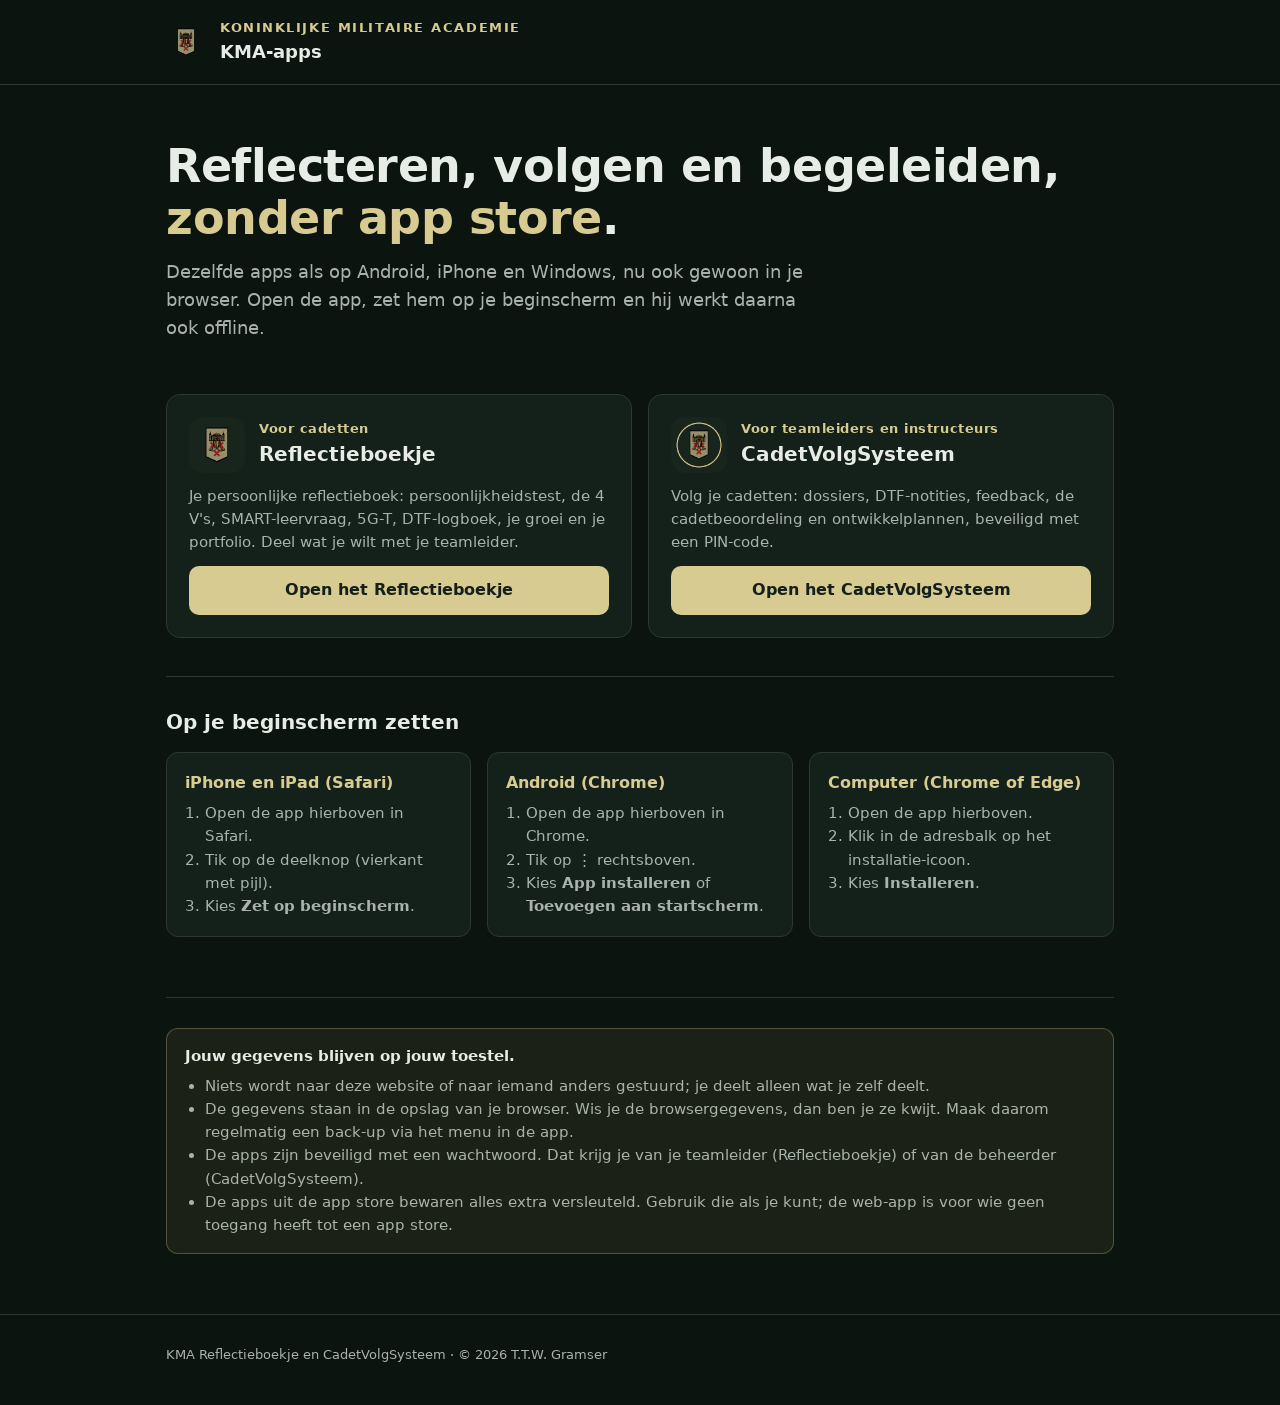
==== index.html @ f27a5453 "Versie 4.3: hoofdstuk Fitheid & stress (PSS-14), Verdana, sterkere versleuteling" ====
<!doctype html>
<html lang="nl">
<head>
<meta charset="utf-8">
<meta name="viewport" content="width=device-width, initial-scale=1">
<title>KMA-apps</title>
<meta name="description" content="Het Reflectieboekje voor cadetten en het CadetVolgSysteem voor teamleiders en instructeurs van de KMA, als web-app.">
<meta name="theme-color" content="#0c140f">
<link rel="icon" href="assets/reflectieboekje.png">
<link rel="stylesheet" href="assets/fonts/fonts.css">
<style>
  :root { --bg: #0c140f; --panel: #14211a; --line: #2a3a30; --gold: #d8cb92; --text: #e8ece6; --muted: #a9b3ab; --red: #c8283a; }
  * { box-sizing: border-box; }
  body { margin: 0; background: var(--bg); color: var(--text); font: 16px/1.55 "KMA Tekst", "Segoe UI", system-ui, sans-serif; }
  .wrap { max-width: 980px; margin: 0 auto; padding: 0 16px; }
  header { border-bottom: 1px solid var(--line); }
  header .wrap { display: flex; align-items: center; gap: 14px; padding-top: 18px; padding-bottom: 18px; }
  header img { width: 40px; height: 40px; }
  header b { display: block; font-size: 13px; letter-spacing: .12em; color: var(--gold); text-transform: uppercase; }
  header span { font-size: 18px; font-weight: 600; }
  .hero { padding: 56px 0 28px; }
  h1 { font-family: "KMA Tekst", sans-serif; font-size: clamp(30px, 5vw, 46px); line-height: 1.12; margin: 0 0 14px; letter-spacing: -.01em; }
  h1 em { font-style: normal; color: var(--gold); }
  .lead { color: var(--muted); font-size: 18px; max-width: 640px; margin: 0; }
  .apps { display: grid; grid-template-columns: repeat(auto-fit, minmax(280px, 1fr)); gap: 16px; padding: 24px 0 8px; }
  .app { background: var(--panel); border: 1px solid var(--line); border-radius: 14px; padding: 22px; display: flex; flex-direction: column; gap: 12px; }
  .app .top { display: flex; gap: 14px; align-items: center; }
  .app img { width: 56px; height: 56px; border-radius: 14px; }
  .app h2 { margin: 0; font-size: 20px; }
  .app .who { color: var(--gold); font-size: 13px; font-weight: 600; letter-spacing: .04em; }
  .app p { margin: 0; color: var(--muted); font-size: 15px; }
  .btn { display: inline-flex; align-items: center; justify-content: center; gap: 8px; margin-top: auto; padding: 12px 18px; border-radius: 10px; background: var(--gold); color: #14211a; font-weight: 700; text-decoration: none; }
  .btn:hover { filter: brightness(1.07); }
  section { padding: 30px 0; border-top: 1px solid var(--line); margin-top: 30px; }
  h3 { font-size: 20px; margin: 0 0 14px; }
  .steps { display: grid; grid-template-columns: repeat(auto-fit, minmax(260px, 1fr)); gap: 16px; }
  .step { background: var(--panel); border: 1px solid var(--line); border-radius: 12px; padding: 18px; }
  .step strong { color: var(--gold); display: block; margin-bottom: 6px; }
  .step ol { margin: 0; padding-left: 20px; color: var(--muted); font-size: 15px; }
  .note { background: rgba(216,203,146,.07); border: 1px solid rgba(216,203,146,.3); border-radius: 12px; padding: 16px 18px; color: var(--text); font-size: 15px; }
  .note ul { margin: 6px 0 0; padding-left: 20px; color: var(--muted); }
  footer { color: var(--muted); font-size: 13px; padding: 30px 0 40px; border-top: 1px solid var(--line); margin-top: 30px; }
</style>
</head>
<body>
<header><div class="wrap"><img src="assets/kma-embleem.svg" alt=""><div><b>Koninklijke Militaire Academie</b><span>KMA-apps</span></div></div></header>
<main class="wrap">
  <div class="hero">
    <h1>Reflecteren, volgen en begeleiden, <em>zonder app store</em>.</h1>
    <p class="lead">Dezelfde apps als op Android, iPhone en Windows, nu ook gewoon in je browser. Open de app, zet hem op je beginscherm en hij werkt daarna ook offline.</p>
  </div>
  <div class="apps">
    <div class="app">
      <div class="top"><img src="assets/reflectieboekje.png" alt=""><div><div class="who">Voor cadetten</div><h2>Reflectieboekje</h2></div></div>
      <p>Je persoonlijke reflectieboek: persoonlijkheidstest, de 4 V's, SMART-leervraag, 5G-T, DTF-logboek, je groei en je portfolio. Deel wat je wilt met je teamleider.</p>
      <a class="btn" href="reflectieboekje/">Open het Reflectieboekje</a>
    </div>
    <div class="app">
      <div class="top"><img src="assets/cadetvolgsysteem.png" alt=""><div><div class="who">Voor teamleiders en instructeurs</div><h2>CadetVolgSysteem</h2></div></div>
      <p>Volg je cadetten: dossiers, DTF-notities, feedback, de cadetbeoordeling en ontwikkelplannen, beveiligd met een PIN-code.</p>
      <a class="btn" href="cadetvolgsysteem/volgsysteem.html">Open het CadetVolgSysteem</a>
    </div>
  </div>
  <section>
    <h3>Op je beginscherm zetten</h3>
    <div class="steps">
      <div class="step"><strong>iPhone en iPad (Safari)</strong><ol><li>Open de app hierboven in Safari.</li><li>Tik op de deelknop (vierkant met pijl).</li><li>Kies <b>Zet op beginscherm</b>.</li></ol></div>
      <div class="step"><strong>Android (Chrome)</strong><ol><li>Open de app hierboven in Chrome.</li><li>Tik op ⋮ rechtsboven.</li><li>Kies <b>App installeren</b> of <b>Toevoegen aan startscherm</b>.</li></ol></div>
      <div class="step"><strong>Computer (Chrome of Edge)</strong><ol><li>Open de app hierboven.</li><li>Klik in de adresbalk op het installatie-icoon.</li><li>Kies <b>Installeren</b>.</li></ol></div>
    </div>
  </section>
  <section>
    <div class="note"><strong>Jouw gegevens blijven op jouw toestel.</strong>
      <ul>
        <li>Niets wordt naar deze website of naar iemand anders gestuurd; je deelt alleen wat je zelf deelt.</li>
        <li>De gegevens staan in de opslag van je browser. Wis je de browsergegevens, dan ben je ze kwijt. Maak daarom regelmatig een back-up via het menu in de app.</li>
        <li>De apps zijn beveiligd met een wachtwoord. Dat krijg je van je teamleider (Reflectieboekje) of van de beheerder (CadetVolgSysteem).</li>
        <li>De apps uit de app store bewaren alles extra versleuteld. Gebruik die als je kunt; de web-app is voor wie geen toegang heeft tot een app store.</li>
      </ul></div>
  </section>
</main>
<footer><div class="wrap">KMA Reflectieboekje en CadetVolgSysteem · © 2026 T.T.W. Gramser</div></footer>
</body>
</html>
---- assets/fonts/fonts.css ----
/* Lettertype: Verdana, de standaardletter van de Rijksoverheid en Defensie in Office-documenten.
   Staat Verdana niet op het toestel (Android), dan wordt DejaVu Sans gebruikt: vrij te gebruiken
   (Bitstream Vera-licentie, zie LICENSE-DejaVu.txt) en vrijwel even breed en open als Verdana. */
@font-face {
  font-family: 'KMA Tekst';
  src: local('Verdana'), url('DejaVuSans.ttf') format('truetype');
  font-weight: 100 549;
  font-style: normal;
  font-display: swap;
}
@font-face {
  font-family: 'KMA Tekst';
  src: local('Verdana Bold'), local('Verdana-Bold'), url('DejaVuSans-Bold.ttf') format('truetype');
  font-weight: 550 1000;
  font-style: normal;
  font-display: swap;
}
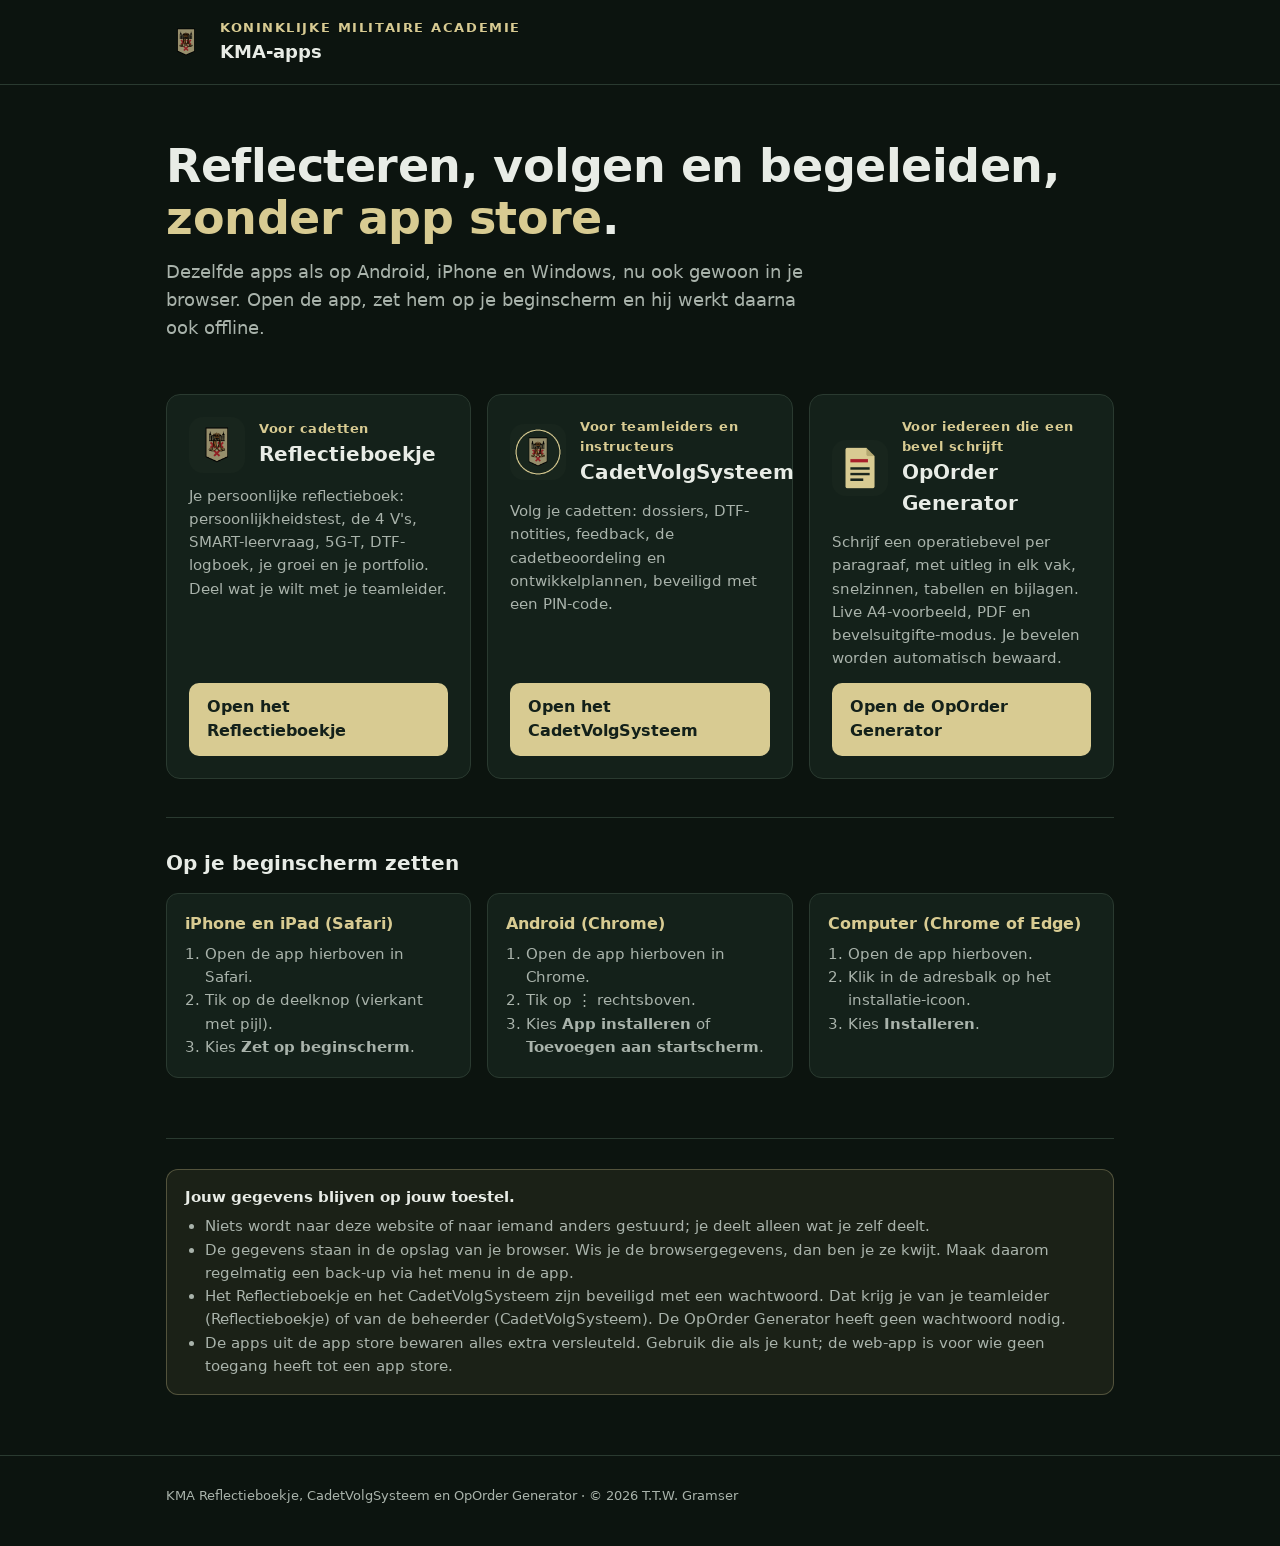
==== commit 7b1a6a3b: "OpOrder Generator als web-app toegevoegd Nieuwe map oporder/ (offline web-app, start met een leeg be" ====
--- a/index.html
+++ b/index.html
@@ -4,7 +4,7 @@
 <meta charset="utf-8">
 <meta name="viewport" content="width=device-width, initial-scale=1">
 <title>KMA-apps</title>
-<meta name="description" content="Het Reflectieboekje voor cadetten en het CadetVolgSysteem voor teamleiders en instructeurs van de KMA, als web-app.">
+<meta name="description" content="Het Reflectieboekje voor cadetten, het CadetVolgSysteem voor teamleiders en instructeurs en de OpOrder Generator van de KMA, als web-app.">
 <meta name="theme-color" content="#0c140f">
 <link rel="icon" href="assets/reflectieboekje.png">
 <link rel="stylesheet" href="assets/fonts/fonts.css">
@@ -60,6 +60,11 @@
       <p>Volg je cadetten: dossiers, DTF-notities, feedback, de cadetbeoordeling en ontwikkelplannen, beveiligd met een PIN-code.</p>
       <a class="btn" href="cadetvolgsysteem/volgsysteem.html">Open het CadetVolgSysteem</a>
     </div>
+    <div class="app">
+      <div class="top"><img src="assets/oporder.png" alt=""><div><div class="who">Voor iedereen die een bevel schrijft</div><h2>OpOrder Generator</h2></div></div>
+      <p>Schrijf een operatiebevel per paragraaf, met uitleg in elk vak, snelzinnen, tabellen en bijlagen. Live A4-voorbeeld, PDF en bevelsuitgifte-modus. Je bevelen worden automatisch bewaard.</p>
+      <a class="btn" href="oporder/">Open de OpOrder Generator</a>
+    </div>
   </div>
   <section>
     <h3>Op je beginscherm zetten</h3>
@@ -74,11 +79,11 @@
       <ul>
         <li>Niets wordt naar deze website of naar iemand anders gestuurd; je deelt alleen wat je zelf deelt.</li>
         <li>De gegevens staan in de opslag van je browser. Wis je de browsergegevens, dan ben je ze kwijt. Maak daarom regelmatig een back-up via het menu in de app.</li>
-        <li>De apps zijn beveiligd met een wachtwoord. Dat krijg je van je teamleider (Reflectieboekje) of van de beheerder (CadetVolgSysteem).</li>
+        <li>Het Reflectieboekje en het CadetVolgSysteem zijn beveiligd met een wachtwoord. Dat krijg je van je teamleider (Reflectieboekje) of van de beheerder (CadetVolgSysteem). De OpOrder Generator heeft geen wachtwoord nodig.</li>
         <li>De apps uit de app store bewaren alles extra versleuteld. Gebruik die als je kunt; de web-app is voor wie geen toegang heeft tot een app store.</li>
       </ul></div>
   </section>
 </main>
-<footer><div class="wrap">KMA Reflectieboekje en CadetVolgSysteem · © 2026 T.T.W. Gramser</div></footer>
+<footer><div class="wrap">KMA Reflectieboekje, CadetVolgSysteem en OpOrder Generator · © 2026 T.T.W. Gramser</div></footer>
 </body>
 </html>
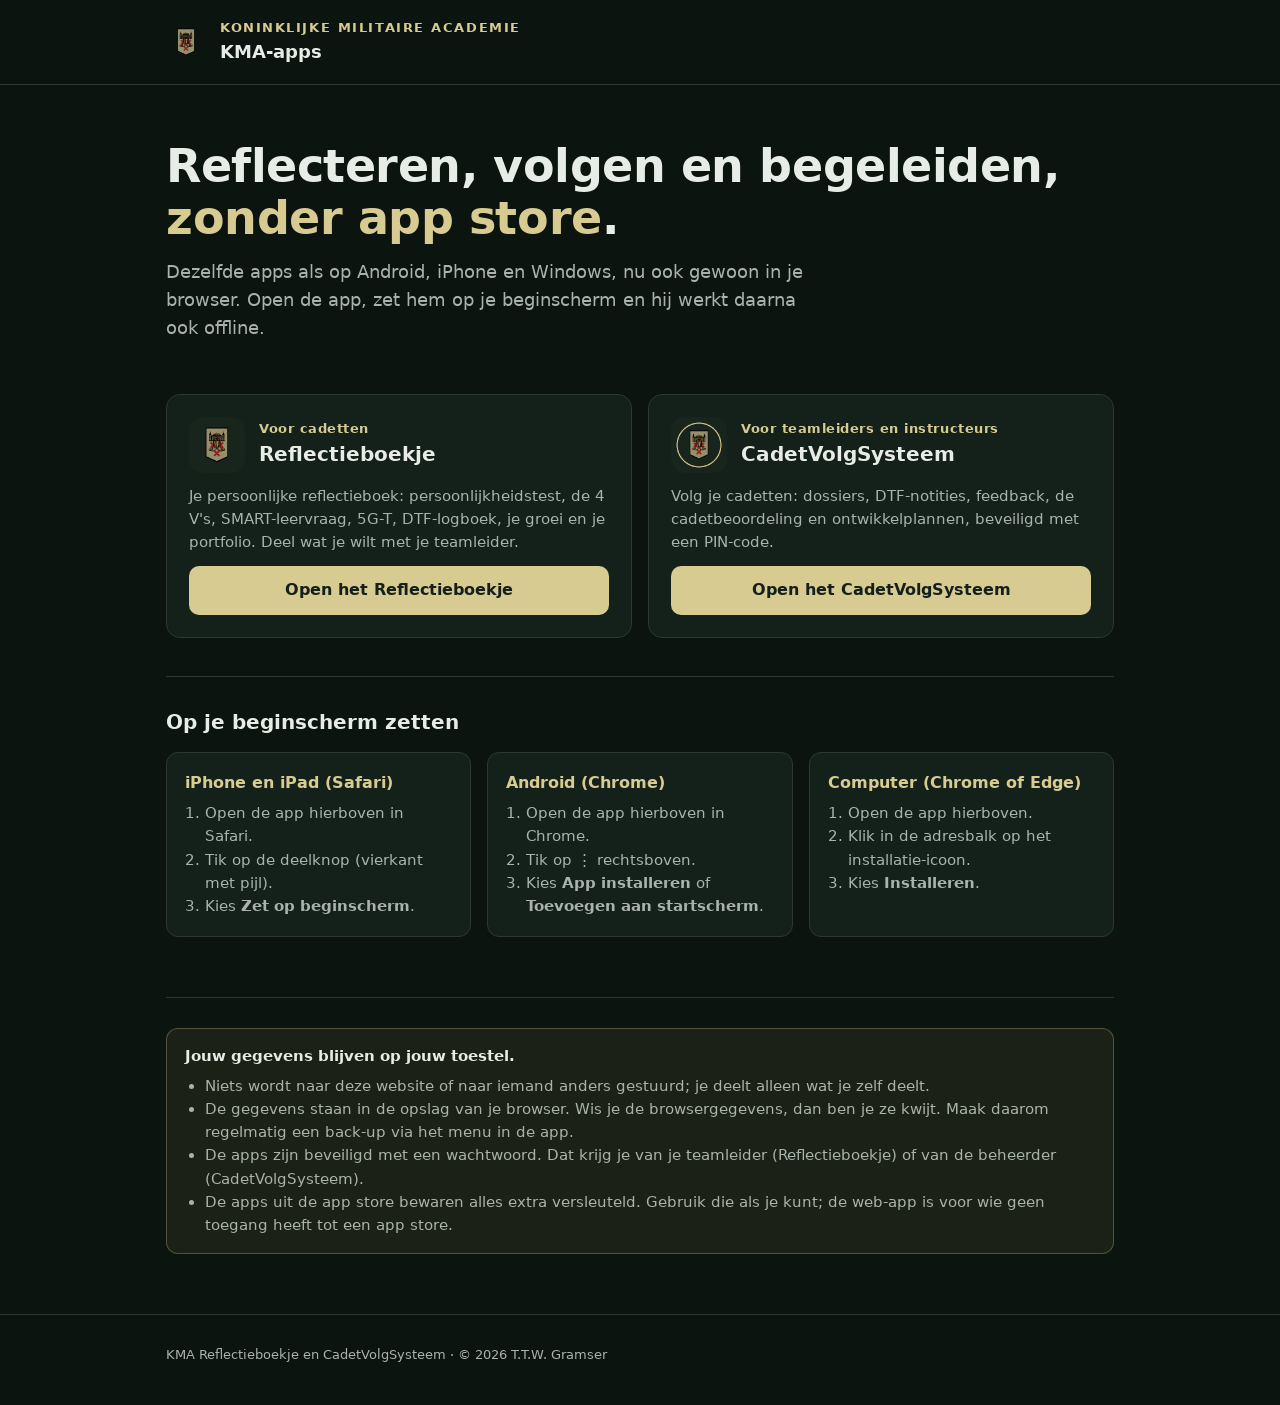
==== commit ad0ec57d: "Versie 4.4.1: hoofdstuksymbolen, lege schermen, kleurbetekenis, PDF in huisstijl" ====
--- a/index.html
+++ b/index.html
@@ -4,7 +4,7 @@
 <meta charset="utf-8">
 <meta name="viewport" content="width=device-width, initial-scale=1">
 <title>KMA-apps</title>
-<meta name="description" content="Het Reflectieboekje voor cadetten, het CadetVolgSysteem voor teamleiders en instructeurs en de OpOrder Generator van de KMA, als web-app.">
+<meta name="description" content="Het Reflectieboekje voor cadetten en het CadetVolgSysteem voor teamleiders en instructeurs van de KMA, als web-app.">
 <meta name="theme-color" content="#0c140f">
 <link rel="icon" href="assets/reflectieboekje.png">
 <link rel="stylesheet" href="assets/fonts/fonts.css">
@@ -60,11 +60,6 @@
       <p>Volg je cadetten: dossiers, DTF-notities, feedback, de cadetbeoordeling en ontwikkelplannen, beveiligd met een PIN-code.</p>
       <a class="btn" href="cadetvolgsysteem/volgsysteem.html">Open het CadetVolgSysteem</a>
     </div>
-    <div class="app">
-      <div class="top"><img src="assets/oporder.png" alt=""><div><div class="who">Voor iedereen die een bevel schrijft</div><h2>OpOrder Generator</h2></div></div>
-      <p>Schrijf een operatiebevel per paragraaf, met uitleg in elk vak, snelzinnen, tabellen en bijlagen. Live A4-voorbeeld, PDF en bevelsuitgifte-modus. Je bevelen worden automatisch bewaard.</p>
-      <a class="btn" href="oporder/">Open de OpOrder Generator</a>
-    </div>
   </div>
   <section>
     <h3>Op je beginscherm zetten</h3>
@@ -79,11 +74,11 @@
       <ul>
         <li>Niets wordt naar deze website of naar iemand anders gestuurd; je deelt alleen wat je zelf deelt.</li>
         <li>De gegevens staan in de opslag van je browser. Wis je de browsergegevens, dan ben je ze kwijt. Maak daarom regelmatig een back-up via het menu in de app.</li>
-        <li>Het Reflectieboekje en het CadetVolgSysteem zijn beveiligd met een wachtwoord. Dat krijg je van je teamleider (Reflectieboekje) of van de beheerder (CadetVolgSysteem). De OpOrder Generator heeft geen wachtwoord nodig.</li>
+        <li>De apps zijn beveiligd met een wachtwoord. Dat krijg je van je teamleider (Reflectieboekje) of van de beheerder (CadetVolgSysteem).</li>
         <li>De apps uit de app store bewaren alles extra versleuteld. Gebruik die als je kunt; de web-app is voor wie geen toegang heeft tot een app store.</li>
       </ul></div>
   </section>
 </main>
-<footer><div class="wrap">KMA Reflectieboekje, CadetVolgSysteem en OpOrder Generator · © 2026 T.T.W. Gramser</div></footer>
+<footer><div class="wrap">KMA Reflectieboekje en CadetVolgSysteem · © 2026 T.T.W. Gramser</div></footer>
 </body>
 </html>
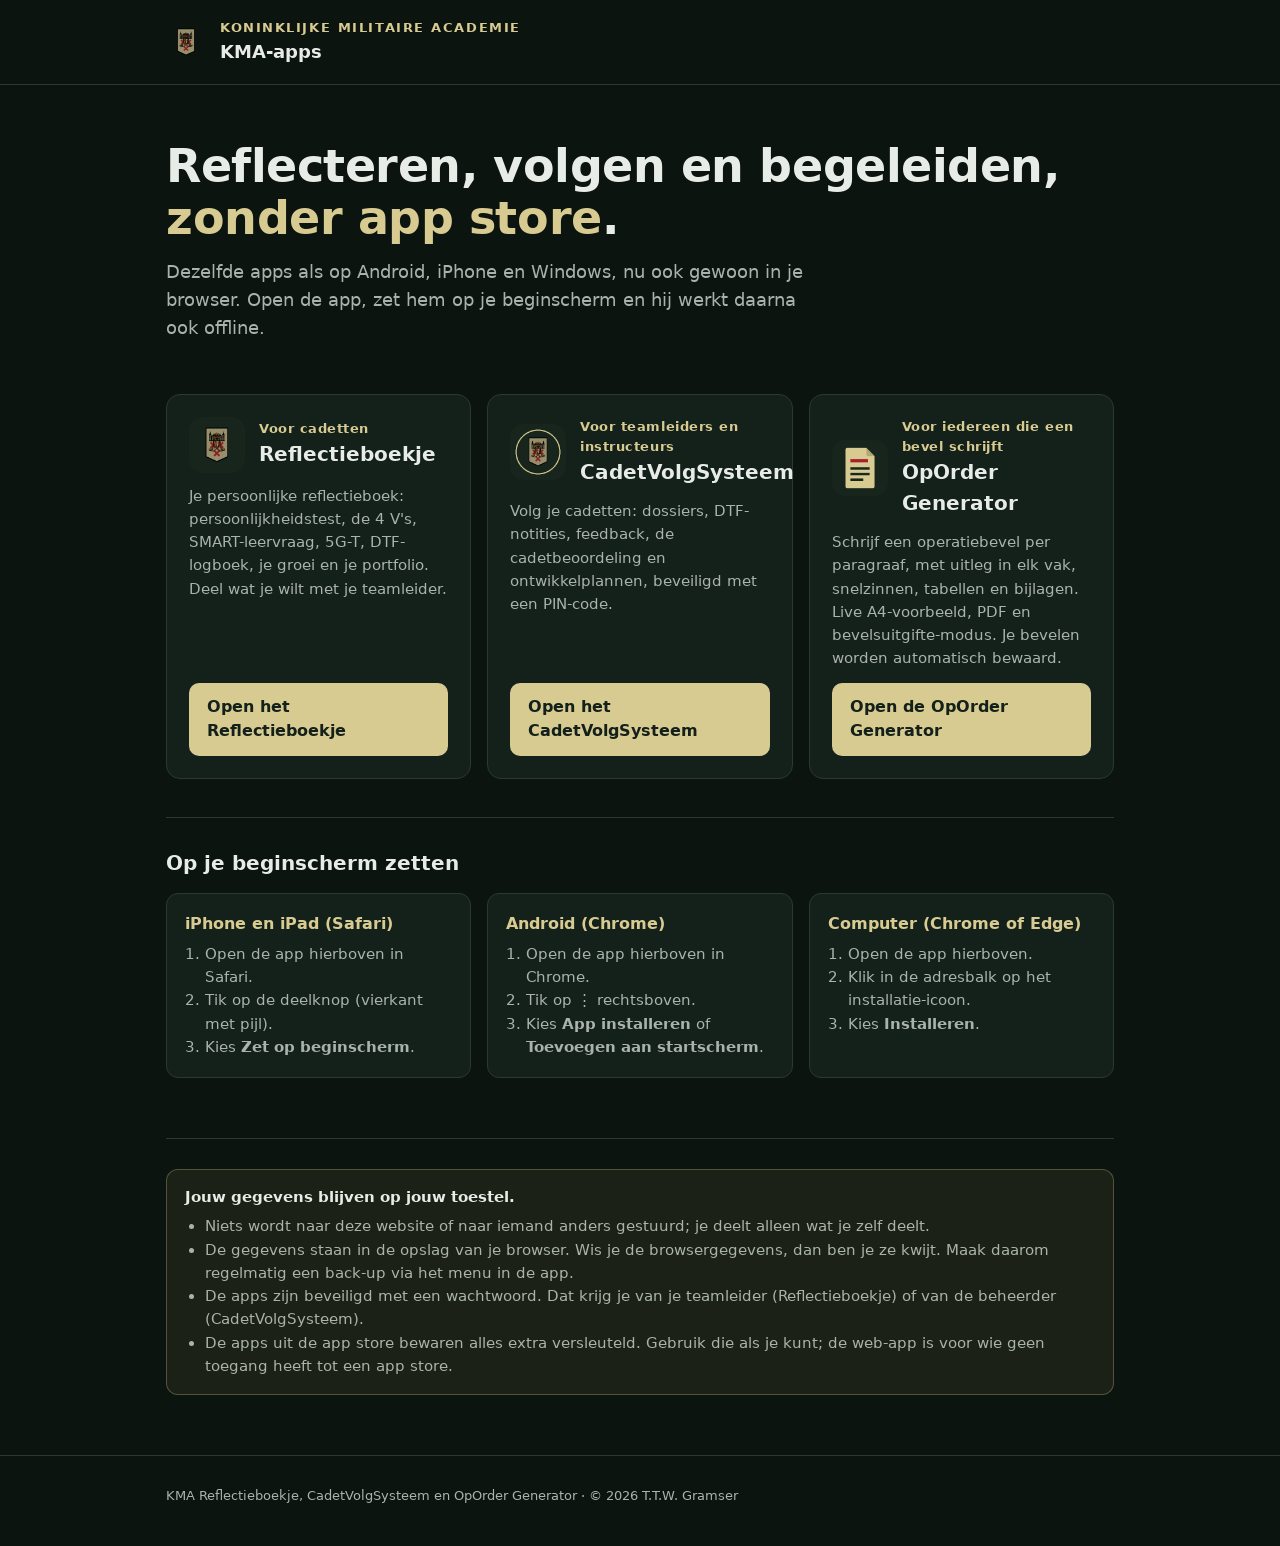
==== commit 0f2e8c39: "OpOrder Generator terug op de startpagina" ====
--- a/index.html
+++ b/index.html
@@ -4,7 +4,7 @@
 <meta charset="utf-8">
 <meta name="viewport" content="width=device-width, initial-scale=1">
 <title>KMA-apps</title>
-<meta name="description" content="Het Reflectieboekje voor cadetten en het CadetVolgSysteem voor teamleiders en instructeurs van de KMA, als web-app.">
+<meta name="description" content="Het Reflectieboekje voor cadetten, het CadetVolgSysteem voor teamleiders en instructeurs en de OpOrder Generator van de KMA, als web-app.">
 <meta name="theme-color" content="#0c140f">
 <link rel="icon" href="assets/reflectieboekje.png">
 <link rel="stylesheet" href="assets/fonts/fonts.css">
@@ -60,6 +60,11 @@
       <p>Volg je cadetten: dossiers, DTF-notities, feedback, de cadetbeoordeling en ontwikkelplannen, beveiligd met een PIN-code.</p>
       <a class="btn" href="cadetvolgsysteem/volgsysteem.html">Open het CadetVolgSysteem</a>
     </div>
+    <div class="app">
+      <div class="top"><img src="assets/oporder.png" alt=""><div><div class="who">Voor iedereen die een bevel schrijft</div><h2>OpOrder Generator</h2></div></div>
+      <p>Schrijf een operatiebevel per paragraaf, met uitleg in elk vak, snelzinnen, tabellen en bijlagen. Live A4-voorbeeld, PDF en bevelsuitgifte-modus. Je bevelen worden automatisch bewaard.</p>
+      <a class="btn" href="oporder/">Open de OpOrder Generator</a>
+    </div>
   </div>
   <section>
     <h3>Op je beginscherm zetten</h3>
@@ -79,6 +84,6 @@
       </ul></div>
   </section>
 </main>
-<footer><div class="wrap">KMA Reflectieboekje en CadetVolgSysteem · © 2026 T.T.W. Gramser</div></footer>
+<footer><div class="wrap">KMA Reflectieboekje, CadetVolgSysteem en OpOrder Generator · © 2026 T.T.W. Gramser</div></footer>
 </body>
 </html>
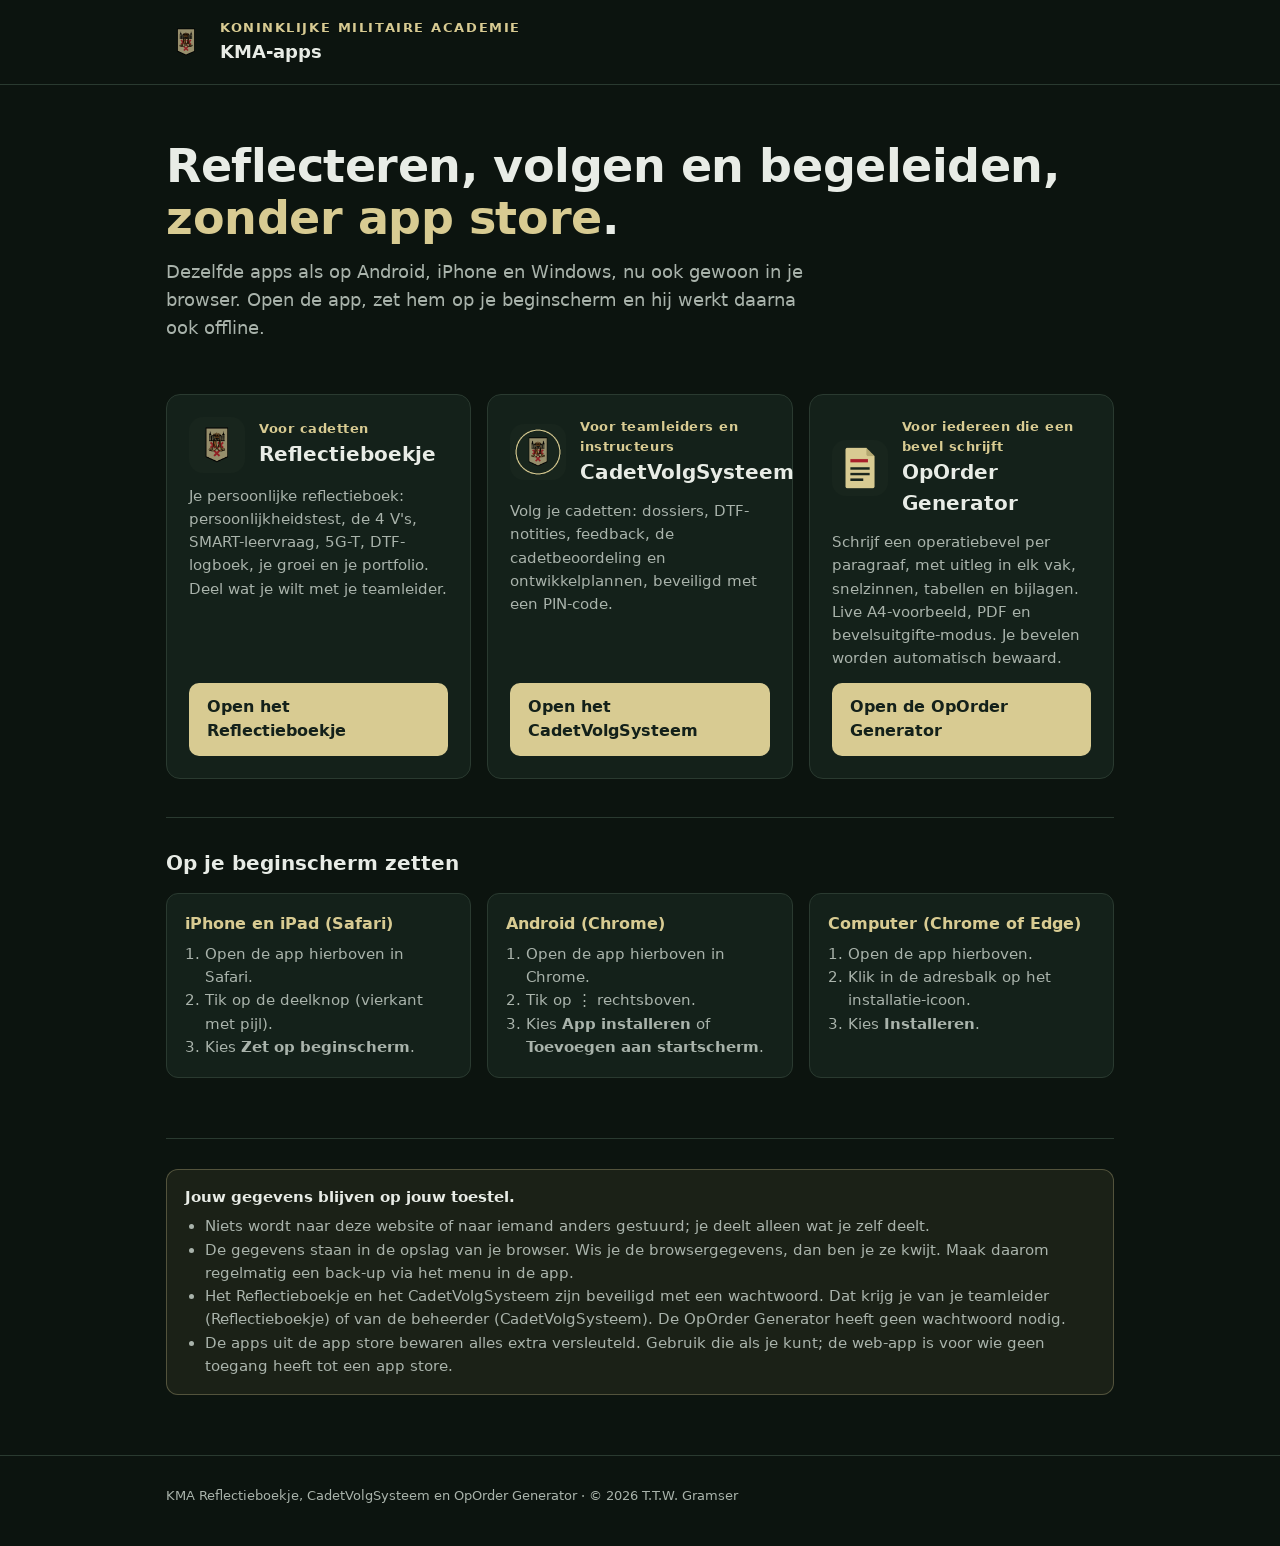
==== commit 4f040342: "Web-app 4.8.0" ====
--- a/index.html
+++ b/index.html
@@ -79,7 +79,7 @@
       <ul>
         <li>Niets wordt naar deze website of naar iemand anders gestuurd; je deelt alleen wat je zelf deelt.</li>
         <li>De gegevens staan in de opslag van je browser. Wis je de browsergegevens, dan ben je ze kwijt. Maak daarom regelmatig een back-up via het menu in de app.</li>
-        <li>De apps zijn beveiligd met een wachtwoord. Dat krijg je van je teamleider (Reflectieboekje) of van de beheerder (CadetVolgSysteem).</li>
+        <li>Het Reflectieboekje en het CadetVolgSysteem zijn beveiligd met een wachtwoord. Dat krijg je van je teamleider (Reflectieboekje) of van de beheerder (CadetVolgSysteem). De OpOrder Generator heeft geen wachtwoord nodig.</li>
         <li>De apps uit de app store bewaren alles extra versleuteld. Gebruik die als je kunt; de web-app is voor wie geen toegang heeft tot een app store.</li>
       </ul></div>
   </section>
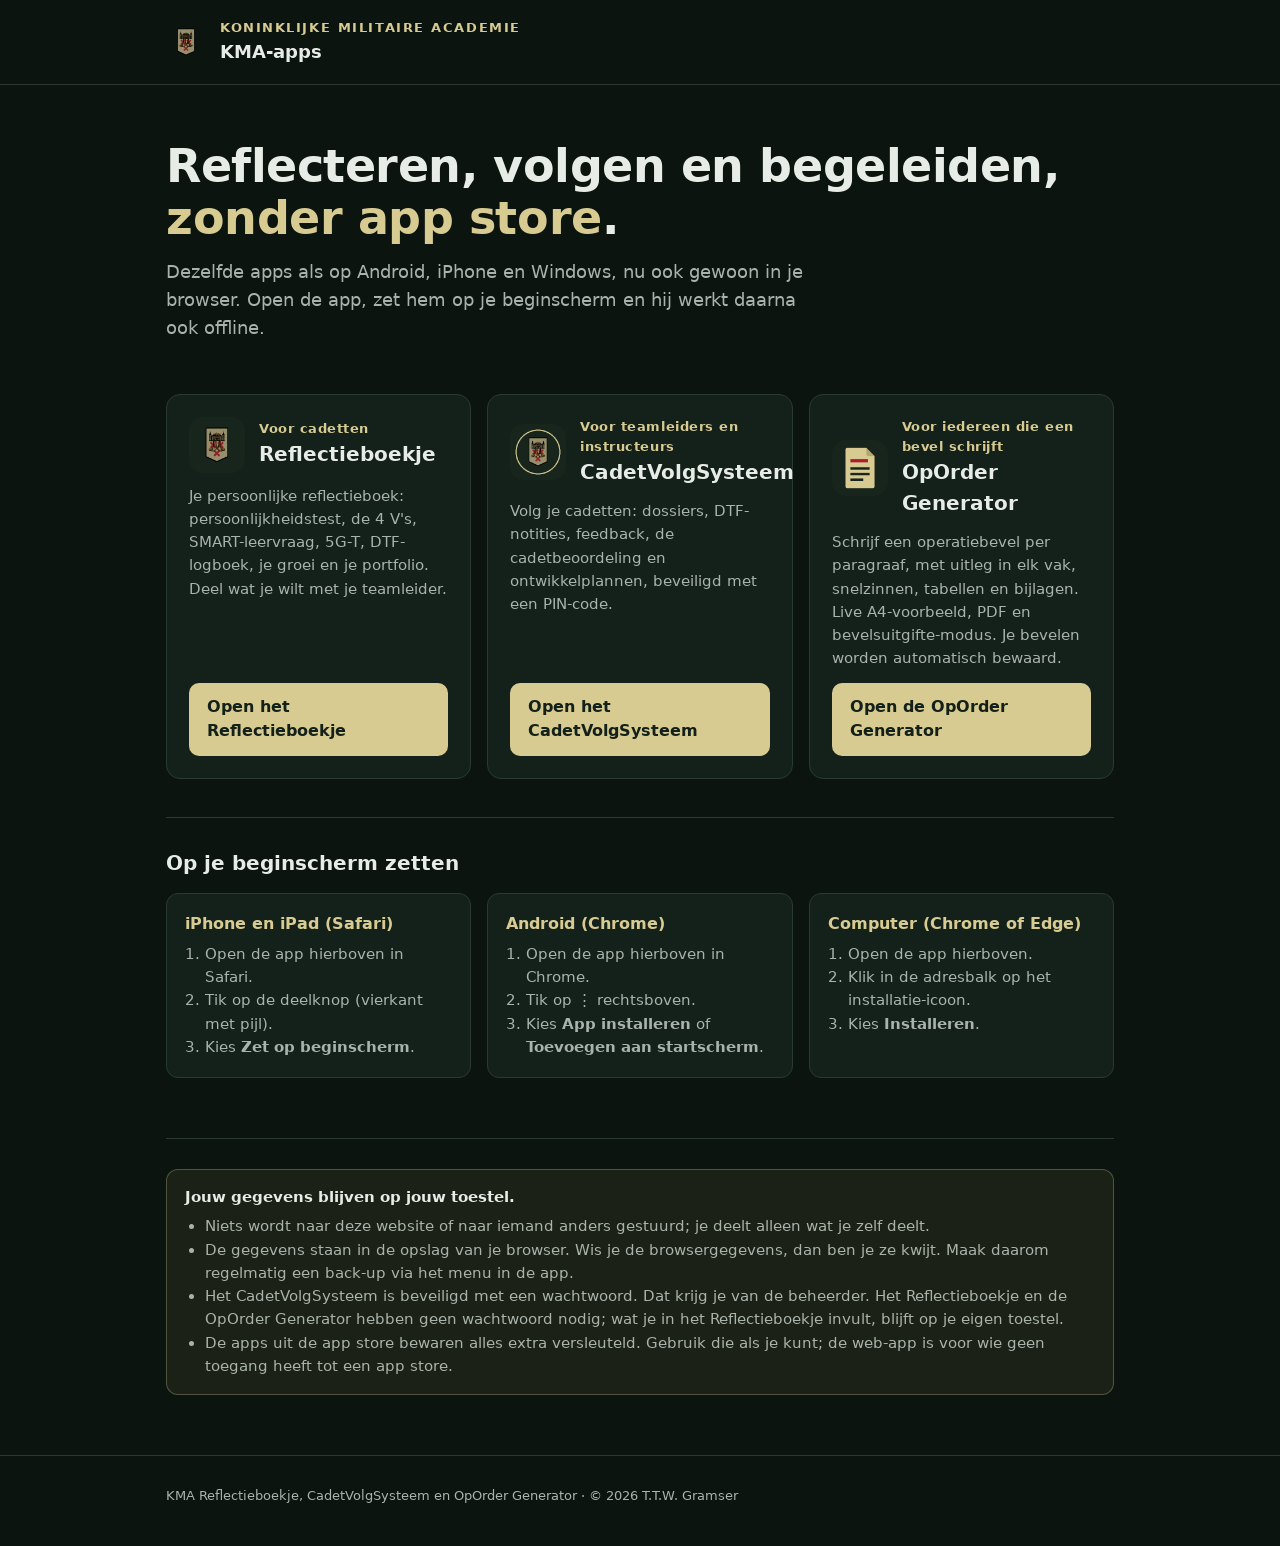
==== commit 3b03b48a: "Web-app 4.8.2: Reflectieboekje zonder wachtwoord, vensters sluiten met een veeg" ====
--- a/index.html
+++ b/index.html
@@ -79,7 +79,7 @@
       <ul>
         <li>Niets wordt naar deze website of naar iemand anders gestuurd; je deelt alleen wat je zelf deelt.</li>
         <li>De gegevens staan in de opslag van je browser. Wis je de browsergegevens, dan ben je ze kwijt. Maak daarom regelmatig een back-up via het menu in de app.</li>
-        <li>Het Reflectieboekje en het CadetVolgSysteem zijn beveiligd met een wachtwoord. Dat krijg je van je teamleider (Reflectieboekje) of van de beheerder (CadetVolgSysteem). De OpOrder Generator heeft geen wachtwoord nodig.</li>
+        <li>Het CadetVolgSysteem is beveiligd met een wachtwoord. Dat krijg je van de beheerder. Het Reflectieboekje en de OpOrder Generator hebben geen wachtwoord nodig; wat je in het Reflectieboekje invult, blijft op je eigen toestel.</li>
         <li>De apps uit de app store bewaren alles extra versleuteld. Gebruik die als je kunt; de web-app is voor wie geen toegang heeft tot een app store.</li>
       </ul></div>
   </section>
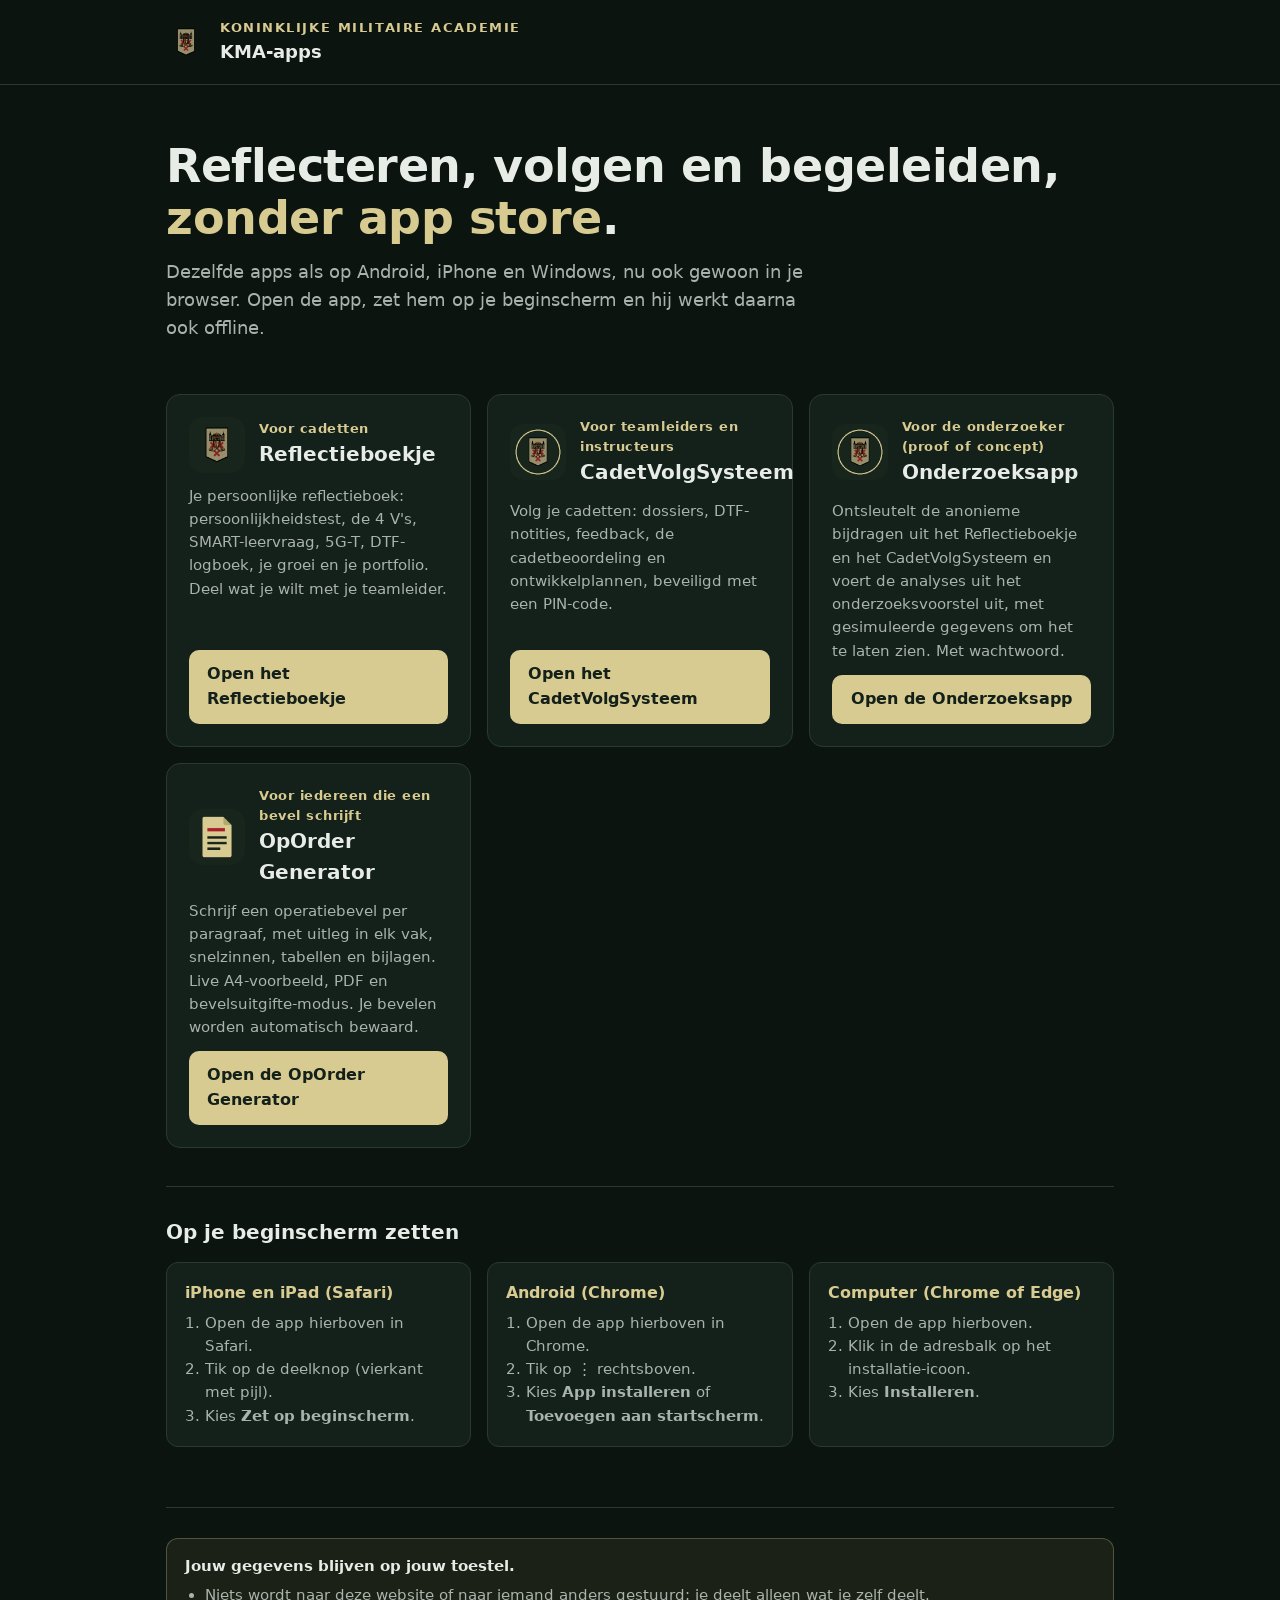
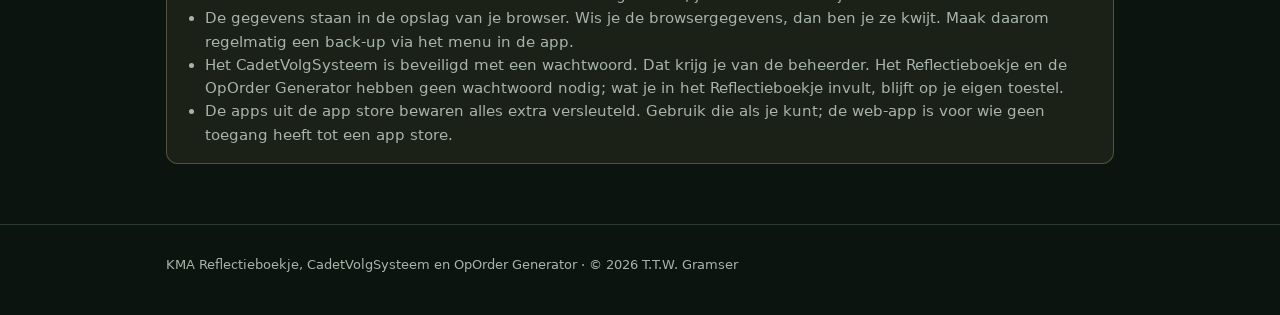
==== commit eb0e014e: "Website 4.26.0 Co-Authored-By: Claude Opus 5.5 <noreply@anthropic.com> Claude-Session: https://claud" ====
--- a/index.html
+++ b/index.html
@@ -1,7 +1,8 @@
 <!doctype html>
 <html lang="nl">
 <head>
-<meta charset="utf-8">
+<meta http-equiv="Content-Security-Policy" content="default-src 'self'; script-src 'self' 'unsafe-inline'; style-src 'self' 'unsafe-inline'; img-src 'self' data: blob:; media-src 'self' data: blob:; font-src 'self' data:; connect-src 'self'; worker-src 'self' blob:; frame-src 'self' blob: data:; manifest-src 'self'; object-src 'none'; base-uri 'self'; form-action 'none'">
+    <meta charset="utf-8">
 <meta name="viewport" content="width=device-width, initial-scale=1">
 <title>KMA-apps</title>
 <meta name="description" content="Het Reflectieboekje voor cadetten, het CadetVolgSysteem voor teamleiders en instructeurs en de OpOrder Generator van de KMA, als web-app.">
@@ -61,6 +62,11 @@
       <a class="btn" href="cadetvolgsysteem/volgsysteem.html">Open het CadetVolgSysteem</a>
     </div>
     <div class="app">
+      <div class="top"><img src="assets/cadetvolgsysteem.png" alt=""><div><div class="who">Voor de onderzoeker (proof of concept)</div><h2>Onderzoeksapp</h2></div></div>
+      <p>Ontsleutelt de anonieme bijdragen uit het Reflectieboekje en het CadetVolgSysteem en voert de analyses uit het onderzoeksvoorstel uit, met gesimuleerde gegevens om het te laten zien. Met wachtwoord.</p>
+      <a class="btn" href="onderzoek/onderzoek.html">Open de Onderzoeksapp</a>
+    </div>
+    <div class="app">
       <div class="top"><img src="assets/oporder.png" alt=""><div><div class="who">Voor iedereen die een bevel schrijft</div><h2>OpOrder Generator</h2></div></div>
       <p>Schrijf een operatiebevel per paragraaf, met uitleg in elk vak, snelzinnen, tabellen en bijlagen. Live A4-voorbeeld, PDF en bevelsuitgifte-modus. Je bevelen worden automatisch bewaard.</p>
       <a class="btn" href="oporder/">Open de OpOrder Generator</a>
